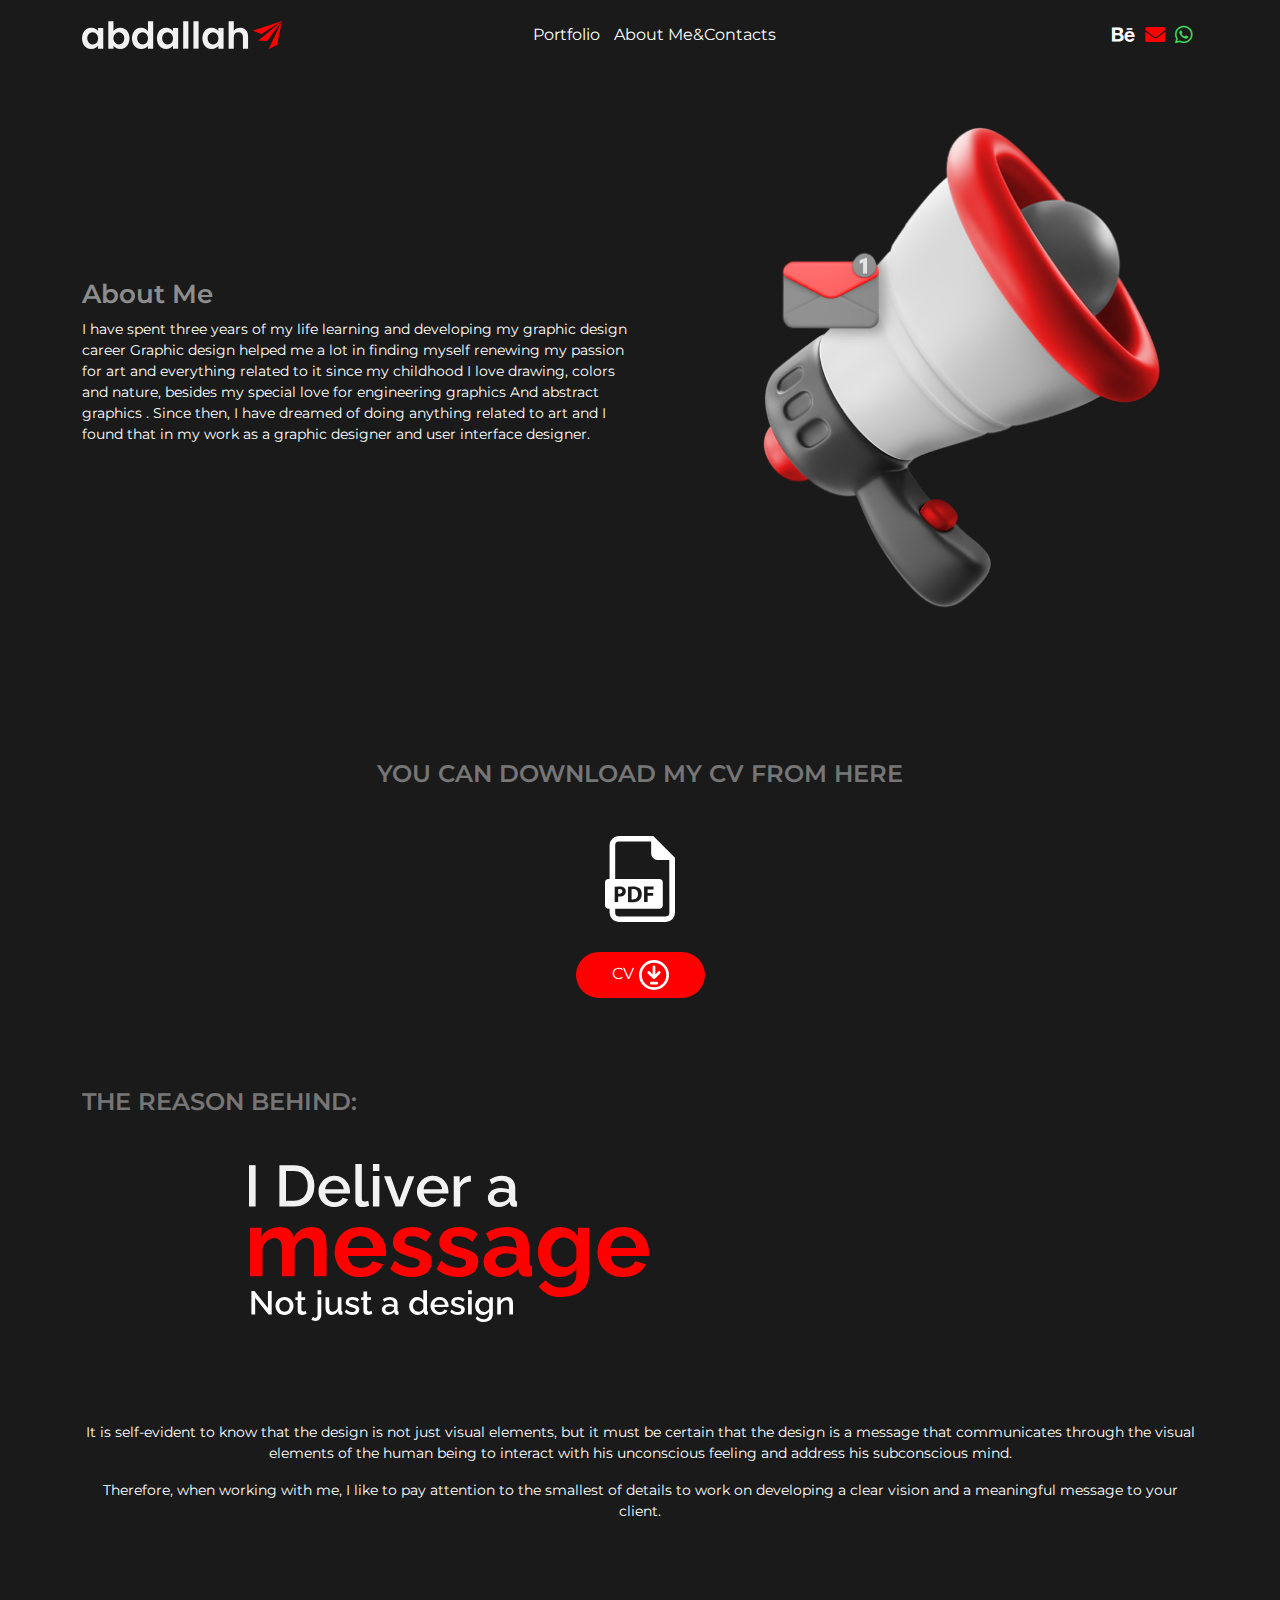
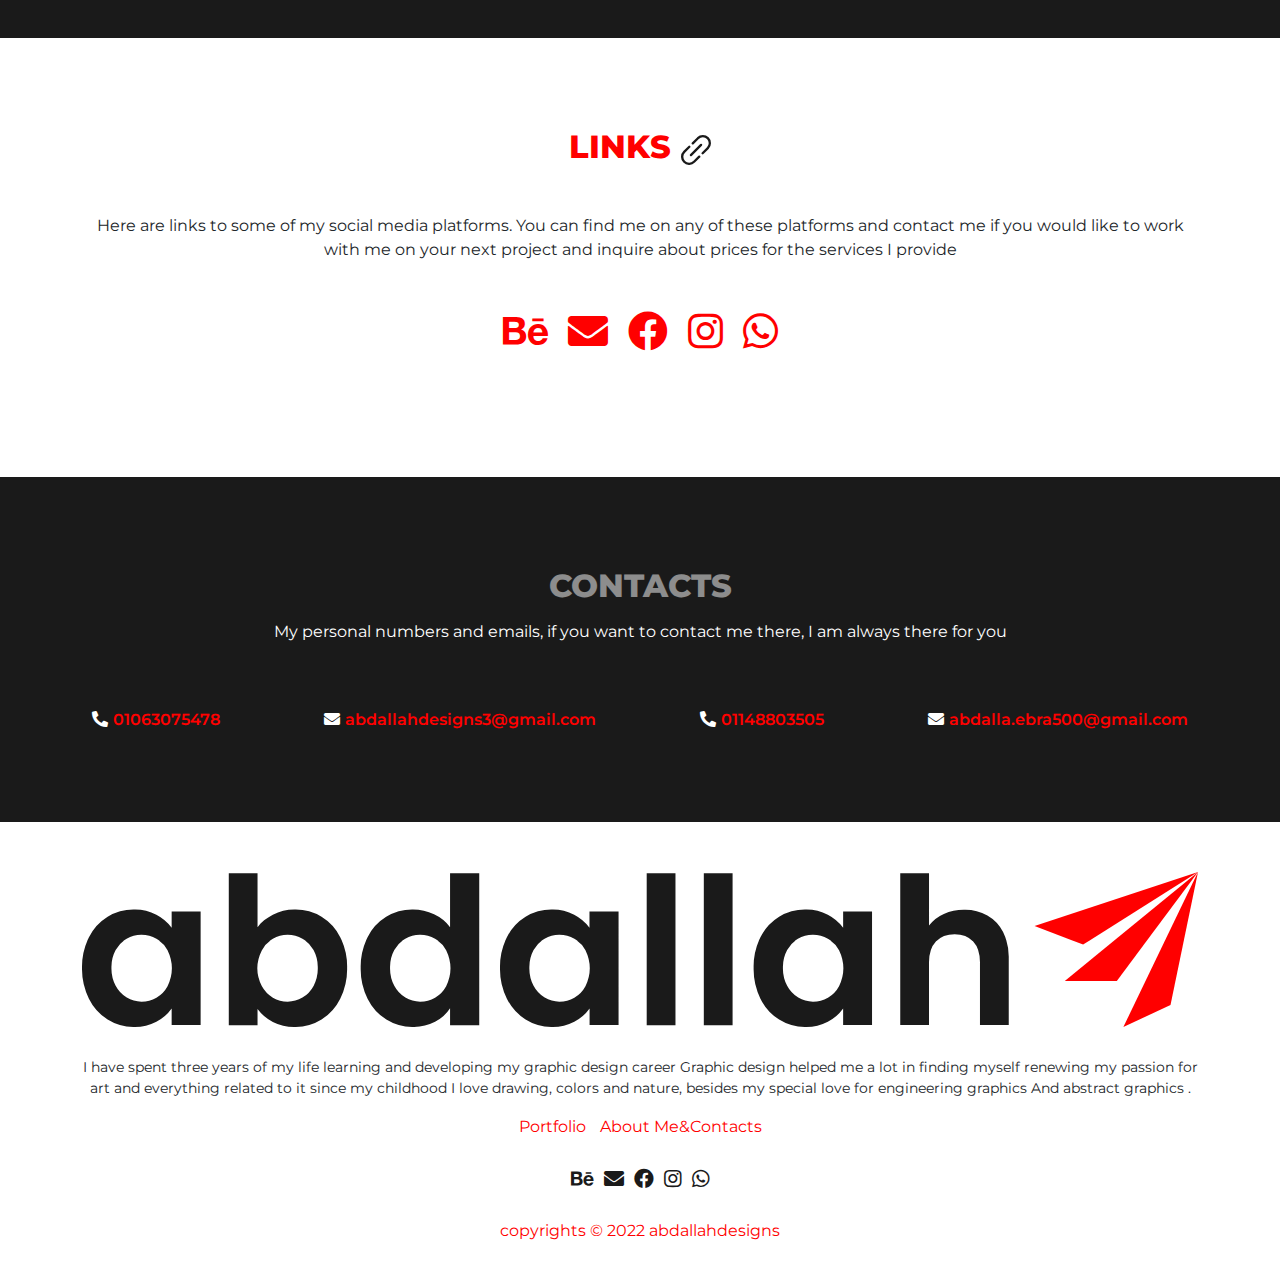
==== about.html @ d130f6b7 "first" ====
<!DOCTYPE html>
<html lang="en">
  <head>
    <meta charset="UTF-8">
    <meta http-equiv="X-UA-Compatible" content="IE=edge">
    <meta name="viewport" content="width=device-width, initial-scale=1.0">
    <title>Abdullah | about me</title>
    <meta name="description" content="">
    <meta name="keywords" content="">
    <meta name="author" content="Taha">
    <meta property="og:title" content="">
    <meta property="og:type" content="">
    <meta property="og:url" content="">
    <meta property="og:image" content="">
    <meta http-equiv="Content-Type" content="text/html; charset=utf-8">
    <link rel="shortcut icon" href="images/favicon.png"><!--[if lt IE 9]>
<script src="//cdnjs.cloudflare.com/ajax/libs/html5shiv/r29/html5.min.js">
</script>
<![endif]-->
    <link rel="preconnect" href="https://fonts.googleapis.com">
    <link rel="preconnect" href="https://fonts.gstatic.com" crossorigin>
    <link href="https://fonts.googleapis.com/css2?family=Montserrat:wght@400;500;600;700;800&amp;display=swap" rel="stylesheet">
    <link rel="stylesheet" href="css/plugins.css">
    <link rel="stylesheet" href="css/style.css">
  </head>
  <body>
    <div class="main-wrapper">
      <header> 
        <div class="container">
          <div class="content"><a href="index.html"> 
              <div class="logo"><img class="light img-fluid" src="images/header-logo.svg" alt="alt"><img class="dark img-fluid" src="images/header-logo-dark.svg" alt="alt"></div></a>
            <div class="mobile-menu-icon" id="mobile-menu-icon">
              <button> <i class="fa-solid fa-bars"></i></button>
            </div>
            <div class="desktop">
              <div class="links"><a href="portfolio.html">portfolio </a><a href="about.html">about me&contacts</a></div>
              <div class="social-media"><a href=""><i class="fa-brands fa-behance"> </i></a><a href="" style="color: #FF0000"><i class="fa-solid fa-envelope"> </i></a><a href="" style="color: #3DDE5A"><i class="fa-brands fa-whatsapp"> </i></a></div>
            </div>
          </div>
          <div class="mobile-menu">
            <div class="logo"><img class="img-fluid" src="images/header-logo.svg" alt="alt"></div>
            <div class="links"><a href="portfolio.html">portfolio </a><a href="about.html">about me<span class="separ">&</span>contacts</a></div>
            <div class="social-media"><a href=""><i class="fa-brands fa-behance"> </i></a><a href="" style="color: #FF0000"><i class="fa-solid fa-envelope"> </i></a><a href="" style="color: #3DDE5A"><i class="fa-brands fa-whatsapp"></i></a></div>
            <div class="close" id="close-menu">
              <button><i class="fa-solid fa-xmark"></i></button>
            </div>
          </div>
        </div>
      </header>
      <!--about me-->
      <section class="about">
        <div class="container">
          <div class="content">
            <div class="row">
              <div class="col-md-6">
                <div class="text">
                  <h1>about  me </h1>
                  <p>I have spent three years of my life learning and developing my graphic design career Graphic design helped me a lot in finding myself renewing my passion for art and everything related to it since my childhood I love drawing, colors and nature, besides my special love for engineering graphics And abstract graphics . Since then, I have dreamed of doing anything related to art and I found that in my work as a graphic designer and user interface designer.</p>
                </div>
              </div>
              <div class="col-md-6">
                <div class="icon"><img src="images/about/horn.png" alt="alt"></div>
              </div>
            </div>
          </div>
        </div>
      </section>
      <!--about me -->
      <!--download cv-->
      <section class="cv">
        <div class="container">
          <div class="content">
            <div class="main-title">
              <h2>you can download my cv from here</h2>
            </div>
            <div class="icon"><img class="img-fluid" src="images/icons/pdf.svg" alt="alt"></div>
            <div class="button"><a class="btn" href="">cv<img class="img-fluid" src="images/icons/download.svg" alt="alt"></a></div>
          </div>
        </div>
      </section>
      <!--download cv-->
      <!--reason behind-->
      <section class="reason-behind">
        <div class="container">
          <div class="content">
            <div class="main-title">
              <h2>the reason behind:</h2>
            </div>
            <div class="image"><img class="img-fluid" src="images/message.svg" alt="alt"></div>
            <div class="text">
              <p>It is self-evident to know that the design is not just visual elements, but it must be certain that the design is a message that communicates through the visual elements of the human being to interact with his unconscious feeling and address his subconscious mind.</p>
              <p>Therefore, when working with me, I like to pay attention to the smallest of details to work on developing a clear vision and a meaningful message to your client.</p>
            </div>
          </div>
        </div>
      </section>
      <!--reason behind-->
      <!--links-->
      <section class="links">
        <div class="container">
          <div class="content">
            <div class="main-title">
              <h2>links<img class="img-fluid" src="images/icons/link.svg" alt=""></h2>
            </div>
            <div class="text">
              <p>Here are links to some of my social media platforms. You can find me on any of these platforms and contact me if you would like to work with me on your next project and inquire about prices for the services I provide</p>
            </div>
            <div class="social-media"><a href=""><i class="fa-brands fa-behance"> </i></a><a href=""><i class="fa-solid fa-envelope"> </i></a><a href=""><i class="fa-brands fa-facebook"> </i></a><a href=""><i class="fa-brands fa-instagram"> </i></a><a href=""><i class="fa-brands fa-whatsapp"> </i></a></div>
          </div>
        </div>
      </section>
      <!--links-->
      <!--contacts-->
      <section class="contacts">
        <div class="container">
          <div class="content">
            <div class="main-title">
              <h2>contacts </h2>
              <p>My personal numbers and emails, if you want to contact me there, I am always there for you</p>
            </div>
            <div class="info">
              <div class="box"><a href="01063075478"> <i class="fa-solid fa-phone-flip"> </i><span>01063075478</span></a></div>
              <div class="box"><a href="abdallahdesigns3@gmail.com"> <i class="fa-solid fa-envelope"> </i><span>abdallahdesigns3@gmail.com</span></a></div>
              <div class="box"><a href="01148803505"> <i class="fa-solid fa-phone-flip"> </i><span>01148803505</span></a></div>
              <div class="box"><a href="abdalla.ebra500@gmail.com"> <i class="fa-solid fa-envelope"> </i><span>abdalla.ebra500@gmail.com</span></a></div>
            </div>
          </div>
        </div>
      </section>
      <!--contacts-->
      <footer>
        <div class="container">
          <div class="content">
            <div class="footer-logo"><img class="light img-fluid" src="images/inline-logo.svg" alt="alt"><img class="dark img-fluid" src="images/inline-logo-dark.svg" alt="alt">
              <p>I have spent three years of my life learning and developing my graphic design career Graphic design helped me a lot in finding myself renewing my passion for art and everything related to it since my childhood I love drawing, colors and nature, besides my special love for engineering graphics And abstract graphics .</p>
            </div>
            <div class="footer-links"><a href="portfolio.html">portfolio </a><a href="about.html">about me&contacts</a></div>
            <div class="social-media"><a href=""><i class="fa-brands fa-behance"> </i></a><a href=""><i class="fa-solid fa-envelope"> </i></a><a href=""><i class="fa-brands fa-facebook"> </i></a><a href=""><i class="fa-brands fa-instagram"> </i></a><a href=""><i class="fa-brands fa-whatsapp"> </i></a></div>
            <div class="copyrights">
              <p>copyrights &copy; 2022 abdallahdesigns</p>
            </div>
          </div>
        </div>
      </footer>
    </div>
    <!--scripts-->
    <script src="js/plugins.js"></script>
    <script src="js/script.js"></script>
  </body>
</html>
---- css/style.css ----
section.single-portfolio .content .box-image img{width:100%;height:100%;-o-object-fit:cover;object-fit:cover}section.cv .content .button .btn,section.cta .content .button .btn,section.works .content .button .btn,section.hero .content .button .btn{background-color:red;color:#fff;text-transform:capitalize;border-radius:35px;padding:7px 35px;-webkit-transition:all ease .3s;-o-transition:all ease .3s;transition:all ease .3s}.btn:focus,.btn-close:focus{-webkit-box-shadow:none;box-shadow:none;outline:none}dl,ol,ul{padding:0;-webkit-padding-start:20px;padding-inline-start:20px}.modal-backdrop.show{opacity:.7}a{text-decoration:none}::-moz-selection{color:#fff;background:#1a1a1a}::selection{color:#fff;background:#1a1a1a}.main-title{margin-bottom:2rem;position:relative}.main-title h2{font-size:2em;position:relative;margin-bottom:0;padding-bottom:15px;text-transform:uppercase}#toTop{position:fixed;right:15px;bottom:15px;margin:0;z-index:99;display:none}#toTop button{background-color:red;width:40px;height:40px;border:none;color:#fff;border-radius:5px}.preloader{position:fixed;z-index:999;top:0;height:100%;width:100%;background-color:red;display:-webkit-box;display:-ms-flexbox;display:flex;-webkit-box-align:center;-ms-flex-align:center;align-items:center;-webkit-box-pack:center;-ms-flex-pack:center;justify-content:center}.preloader img{max-width:250px}.main-wrapper{width:100%;overflow:hidden}body{font-family:"Montserrat",sans-serif}body .main-wrapper{background-color:#1a1a1a;width:100%}.fancybox__progress{background:red}header{padding:20px 0}header.mobile .mobile-menu{top:0}header.transparent .content .logo img.dark{display:none}header.transparent .content .logo img.light{display:block}header.dark{background-color:#1a1a1a}header.dark .content .logo img.dark{display:none}header.dark .content .logo img.light{display:block}header.light{background-color:#fff}header.light .content .logo img.dark{display:block}header.light .content .logo img.light{display:none}header.light .content .links a{color:#1a1a1a}header.light .content .social-media a{color:#1a1a1a}header .content{display:-webkit-box;display:-ms-flexbox;display:flex;-webkit-box-pack:justify;-ms-flex-pack:justify;justify-content:space-between;-webkit-box-align:center;-ms-flex-align:center;align-items:center}header .content .logo{max-width:200px}header .content .desktop{display:-webkit-box;display:-ms-flexbox;display:flex;-webkit-box-pack:justify;-ms-flex-pack:justify;justify-content:space-between;-webkit-box-align:center;-ms-flex-align:center;align-items:center;width:60%}header .content .mobile-menu-icon{display:none}header .content .mobile-menu-icon button{background-color:rgba(0,0,0,0);border:none}header .content .mobile-menu-icon i{font-size:28px;color:red;-webkit-transform:scaleX(1.5);-ms-transform:scaleX(1.5);transform:scaleX(1.5)}header .content .links a{color:#fff;text-transform:capitalize;margin:0 5px}header .content .social-media a{color:#fff;font-size:20px;margin:0 5px}header .mobile-menu{position:fixed;top:-100%;left:0;background-color:#1a1a1a;width:100%;height:100vh;z-index:999;padding:25px;text-align:center;-webkit-transition:all ease .3s;-o-transition:all ease .3s;transition:all ease .3s}header .mobile-menu .logo{margin-bottom:50px}header .mobile-menu .logo img{width:450px}header .mobile-menu .links a{color:#fff;text-transform:capitalize;margin:15px 0;display:block;font-size:30px}header .mobile-menu .links a .separ{display:block}header .mobile-menu .social-media a{color:#fff;font-size:28px;margin:0 10px}header .mobile-menu .close{position:absolute;bottom:0;right:0;padding:25px}header .mobile-menu .close button{color:red;font-size:28px;font-weight:700;padding:0;background-color:rgba(0,0,0,0);border:5px solid #fff;width:45px;height:45px;border-radius:50%;line-height:0}section.hero{padding:150px 0 80px}section.hero .content{text-align:center}section.hero .content .logo{margin-bottom:75px}section.hero .content .logo img{width:600px}section.what-can{padding:90px 0}section.what-can .main-title{text-align:center;margin-bottom:4rem}section.what-can .main-title h2{color:#fff;font-size:26px}section.what-can .main-title h2 span{text-transform:lowercase;color:red;font-size:50px;font-weight:700;margin:0 5px}section.what-can .content{display:-webkit-box;display:-ms-flexbox;display:flex;-webkit-box-pack:justify;-ms-flex-pack:justify;justify-content:space-between}section.what-can .content .box{width:calc(33.3333333333% - 50px);text-align:center;padding:30px;background-color:#fff}section.what-can .content .box .box-icon{margin-bottom:25px}section.what-can .content .box .box-icon img{height:100px;width:140px;-o-object-fit:content;object-fit:content}section.what-can .content .box .box-title{color:red;text-transform:uppercase}section.what-can .content .box .box-title h3{font-size:22px;font-weight:600}section.what-can .works-title{text-align:center;margin-top:10rem}section.what-can .works-title h2{color:#fff;text-transform:uppercase}section.works{padding:90px 0;background-color:#fff}section.works .content .box{position:relative;margin-bottom:25px}section.works .content .box::after{content:"";position:absolute;left:0;top:0;width:100%;height:100%;background-image:-webkit-gradient(linear, left bottom, left top, from(rgba(0, 0, 0, 0.5)), to(transparent));background-image:-o-linear-gradient(bottom, rgba(0, 0, 0, 0.5), transparent);background-image:linear-gradient(to top, rgba(0, 0, 0, 0.5), transparent);z-index:0}section.works .content .box .box-image img{height:270px;-o-object-fit:cover;object-fit:cover;width:100%}section.works .content .box .box-title{position:absolute;bottom:0;left:0;-webkit-padding-start:10px;padding-inline-start:10px;z-index:1}section.works .content .box .box-title h3{display:-webkit-box;display:-ms-flexbox;display:flex;-webkit-box-align:center;-ms-flex-align:center;align-items:center;color:#fff;text-transform:uppercase;font-size:16px}section.works .content .box .box-title img{width:17px;-webkit-margin-start:10px;margin-inline-start:10px}section.works .content .button{text-align:center;padding-top:30px}section.about-me{padding:90px 0}section.about-me .main-title{text-align:center;color:#fff;margin-bottom:7rem}section.about-me .main-title h2{opacity:.6;font-weight:700}section.about-me .main-title p{max-width:550px;margin:auto;font-size:14px}section.about-me .content .box{margin-bottom:25px;text-align:center}section.about-me .content .box .box-icon{margin-bottom:25px}section.about-me .content .box .box-icon img{height:200px;-o-object-fit:contain;object-fit:contain;width:100%}section.about-me .content .box .box-title h3{color:#fff;text-transform:uppercase;font-size:36px;font-weight:700}section.about-me .content .box .box-title h3 span{color:red}section.cta{margin-bottom:7rem}section.cta .content{background-color:#474747;padding:25px;text-align:center}section.cta .content .main-title img{width:70px;margin-bottom:10px}section.cta .content .main-title h2{color:#fff;font-weight:700;font-size:40px}section.cta .content .main-title p{color:#fff;opacity:.5;font-size:18px;text-transform:uppercase}section.cta .content .button{text-align:center;padding-top:30px}footer{padding:50px 0 30px;background-color:#fff}footer.dark{background-color:#1a1a1a}footer.dark .content .footer-logo img.dark{display:none}footer.dark .content .footer-logo img.light{display:block}footer.dark .content .footer-logo p{color:#fff}footer.dark .content .social-media a{color:#fff}footer.dark .content .copyrights p{color:red}footer.light{background-color:#fff}footer.light .content .footer-logo img.dark{display:block}footer.light .content .footer-logo img.light{display:none}footer .content{text-align:center}footer .content .footer-logo img{margin-bottom:30px}footer .content .footer-logo p{font-size:14px}footer .content .footer-links{margin-bottom:25px}footer .content .footer-links a{color:red;text-transform:capitalize;margin:0 5px}footer .content .social-media{margin-bottom:25px}footer .content .social-media a{color:#1a1a1a;font-size:20px;margin:0 5px}footer .content .copyrights{text-align:center}footer .content .copyrights p{margin-bottom:0;color:red}section.branding-portfolio,section.web-portfolio,section.social-media-portfolio{padding:90px 0;background-color:#fff}section.branding-portfolio .main-title,section.web-portfolio .main-title,section.social-media-portfolio .main-title{text-align:center;margin-bottom:5rem}section.branding-portfolio .main-title h2,section.web-portfolio .main-title h2,section.social-media-portfolio .main-title h2{font-weight:700;color:red;text-transform:capitalize}section.branding-portfolio .main-title p,section.web-portfolio .main-title p,section.social-media-portfolio .main-title p{max-width:650px;margin:auto;font-size:18px;color:#1a1a1a}section.branding-portfolio .content,section.web-portfolio .content,section.social-media-portfolio .content{display:grid;grid-template-columns:repeat(3, auto);gap:45px}section.branding-portfolio .content .box .box-image,section.web-portfolio .content .box .box-image,section.social-media-portfolio .content .box .box-image{margin-bottom:15px}section.branding-portfolio .content .box .box-image img,section.web-portfolio .content .box .box-image img,section.social-media-portfolio .content .box .box-image img{height:250px;width:100%;-o-object-fit:cover;object-fit:cover;border-radius:15px}section.branding-portfolio .content .box .box-title h3,section.web-portfolio .content .box .box-title h3,section.social-media-portfolio .content .box .box-title h3{color:#1a1a1a;text-transform:uppercase;font-size:18px;font-weight:600}section.branding-portfolio .content .box .box-description p,section.web-portfolio .content .box .box-description p,section.social-media-portfolio .content .box .box-description p{color:#1a1a1a;font-size:14px}section.social-media-portfolio{background-color:#1a1a1a}section.social-media-portfolio .main-title{text-align:center;margin-bottom:5rem}section.social-media-portfolio .main-title p{color:#fff}section.social-media-portfolio .content .box .box-title h3{color:#fff;text-transform:uppercase;font-size:18px;font-weight:600}section.social-media-portfolio .content .box .box-description p{color:#fff;opacity:.5;font-size:14px}section.single-portfolio{padding:90px 0}section.single-portfolio .main-title{margin-bottom:5rem}section.single-portfolio .main-title h2{font-weight:700;color:red;text-transform:capitalize}section.single-portfolio .main-title p{font-size:14px;color:#fff}section.single-portfolio .content .box{margin-bottom:25px}section.single-portfolio .content .box-image{height:100%;display:block}section.single-portfolio .content .box-image img{border-radius:10px}section.about .content .icon img{width:600px}section.about .content .text{display:-webkit-box;display:-ms-flexbox;display:flex;-webkit-box-orient:vertical;-webkit-box-direction:normal;-ms-flex-direction:column;flex-direction:column;-webkit-box-pack:center;-ms-flex-pack:center;justify-content:center;color:#fff;height:100%}section.about .content .text h1{font-size:26px;font-weight:600;text-transform:capitalize;opacity:.5}section.about .content .text p{font-size:14px}section.cv{padding:90px 0}section.cv .content{text-align:center}section.cv .content .main-title h2{color:#fff;opacity:.4;font-size:1.5rem;font-weight:600}section.cv .content .icon{margin-bottom:30px}section.cv .content .icon img{width:70px}section.cv .content .button .btn{text-transform:uppercase}section.cv .content .button img{width:30px;-webkit-margin-start:5px;margin-inline-start:5px}section.reason-behind{padding-bottom:100px}section.reason-behind .content .main-title h2{color:#fff;opacity:.4;font-size:1.5rem;font-weight:600}section.reason-behind .content .image{margin-bottom:30px;-webkit-padding-start:15%;padding-inline-start:15%;margin-bottom:100px}section.reason-behind .content .image img{width:400px}section.reason-behind .content .text{text-align:center}section.reason-behind .content .text p{color:#fff;font-size:14px}section.links{padding:90px 0;background-color:#fff}section.links .content{text-align:center}section.links .content .main-title h2{color:red;font-weight:800}section.links .content .main-title img{width:30px;-webkit-margin-start:10px;margin-inline-start:10px}section.links .content .text{margin-bottom:40px}section.links .content .social-media{margin-bottom:25px}section.links .content .social-media a{color:red;font-size:40px;margin:0 10px}section.contacts{padding:90px 0}section.contacts .content{text-align:center}section.contacts .content .main-title{margin-bottom:4rem}section.contacts .content .main-title h2{color:#fff;font-weight:800;opacity:.5}section.contacts .content .main-title p{color:#fff}section.contacts .content .info{display:-webkit-box;display:-ms-flexbox;display:flex;-webkit-box-pack:justify;-ms-flex-pack:justify;justify-content:space-between}section.contacts .content .info .box a{color:red;margin:0 10px;font-weight:600}section.contacts .content .info .box a i{color:#fff;-webkit-margin-end:5px;margin-inline-end:5px}@media screen and (max-width: 991px){section.what-can .content{display:block}section.what-can .content .box{width:100%;margin-bottom:25px}section.branding-portfolio .content,section.web-portfolio .content,section.social-media-portfolio .content{grid-template-columns:repeat(2, auto)}}@media screen and (max-width: 767px){header .content .desktop{display:none}header .content .mobile-menu-icon{display:block}section.branding-portfolio .content,section.web-portfolio .content,section.social-media-portfolio .content{display:block}section.branding-portfolio .content .box,section.web-portfolio .content .box,section.social-media-portfolio .content .box{margin-bottom:35px}section.branding-portfolio .content .box .box-image img,section.web-portfolio .content .box .box-image img,section.social-media-portfolio .content .box .box-image img{height:auto;max-height:350px}section.about{padding-top:70px}section.about .content .text{text-align:center}section.about .content .icon img{max-width:100%}section.reason-behind .content .text{text-align:start}section.reason-behind .content .image{-webkit-padding-start:0;padding-inline-start:0}section.contacts .content .info{display:block}section.contacts .content .info .box a i{display:block;font-size:20px;margin-bottom:5px}}@media screen and (max-width: 400px){section.about-me .content .box .box-title h3{font-size:26px}section.cta .content .main-title h2{font-size:20px}}
/*# sourceMappingURL=style.css.map */
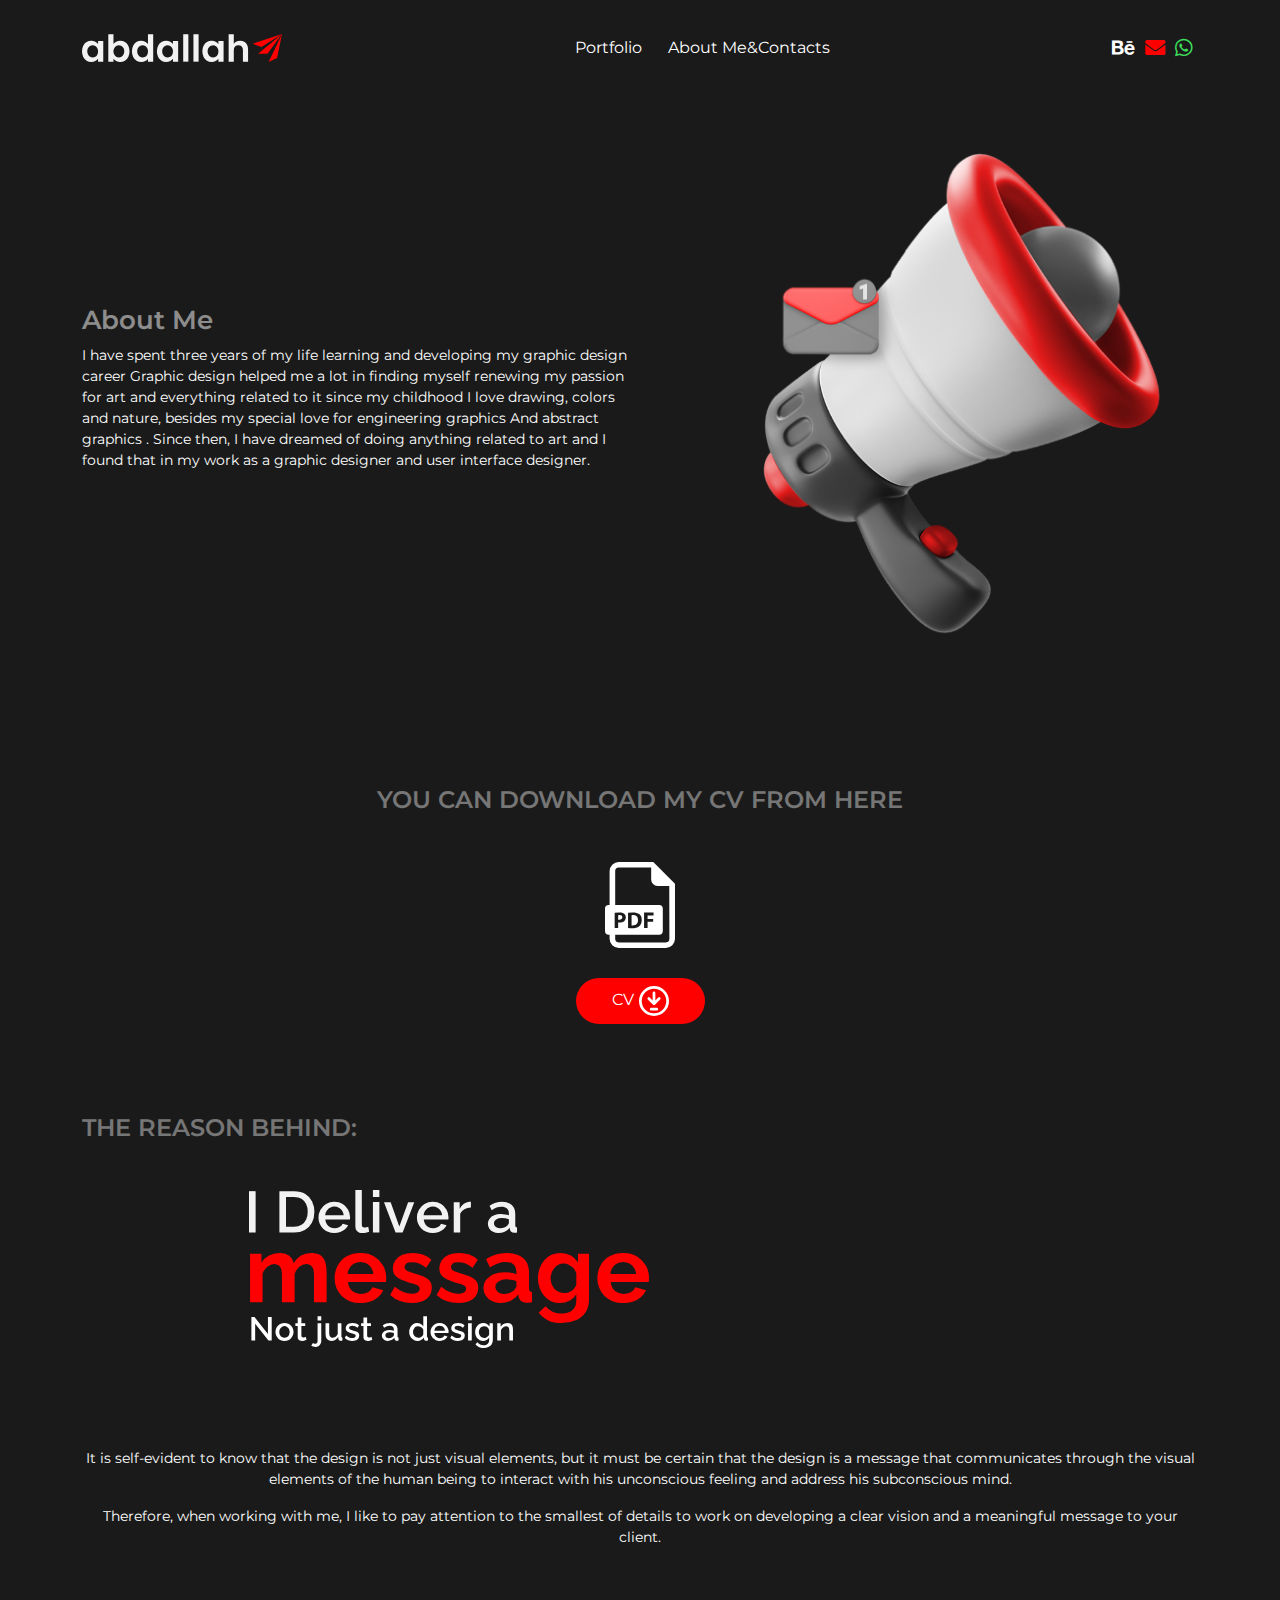
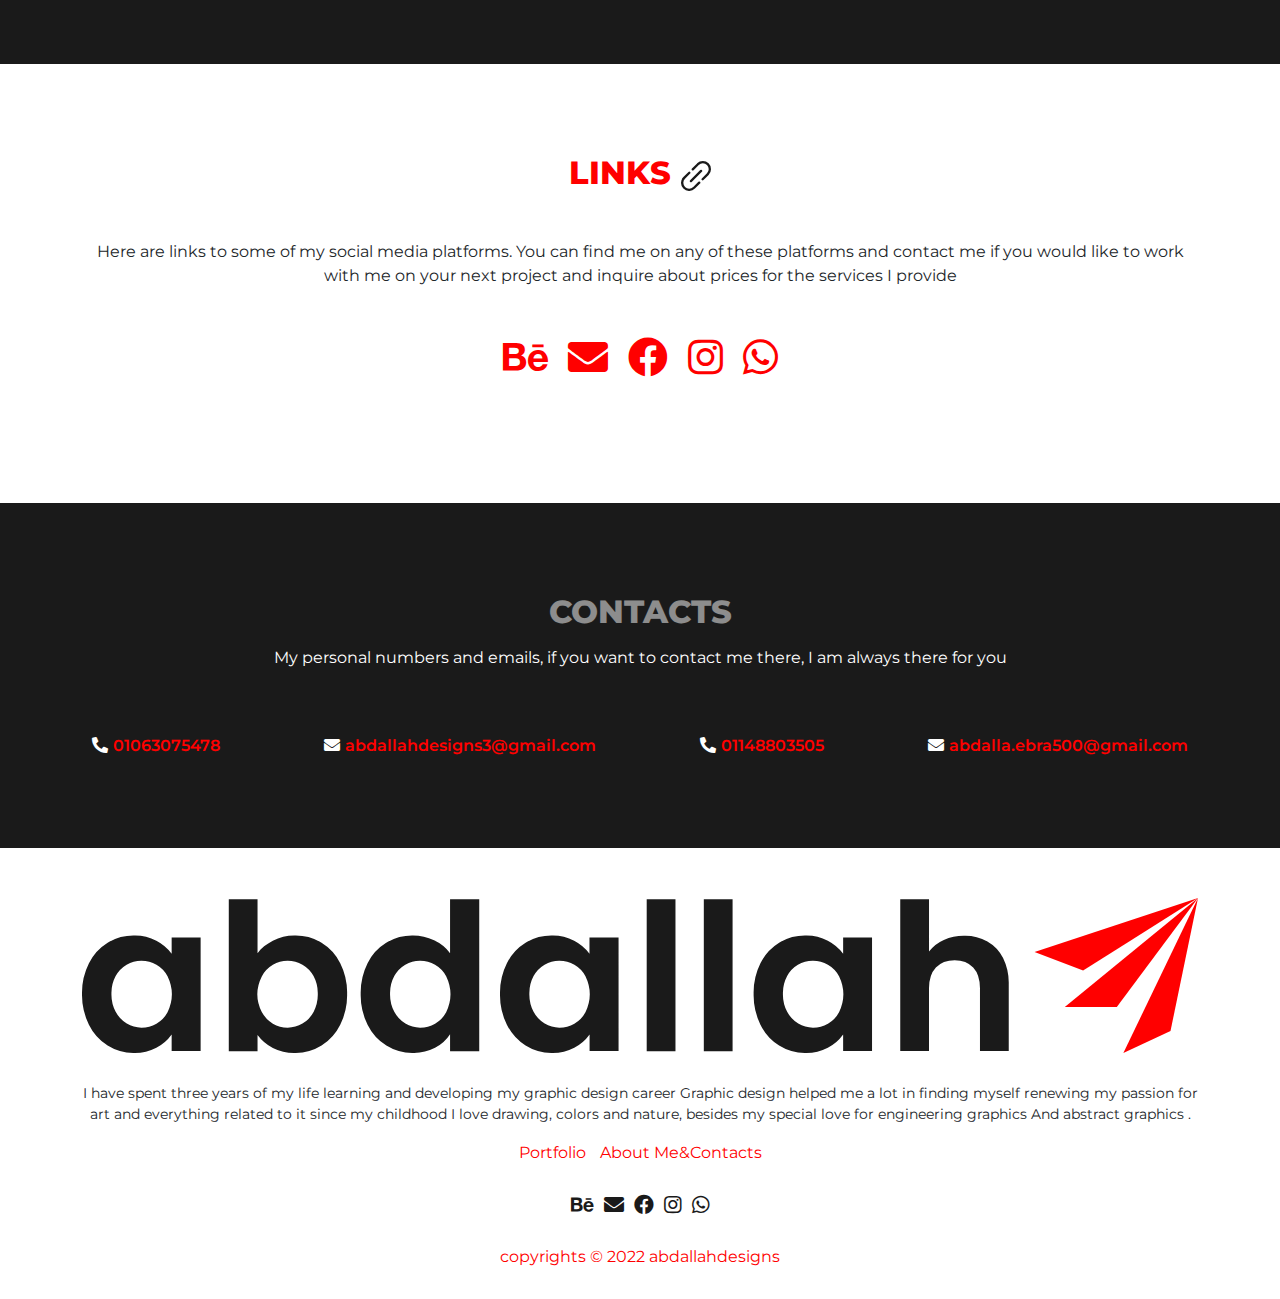
==== commit 058ba746: "first" ====
--- a/about.html
+++ b/about.html
@@ -25,28 +25,42 @@
   </head>
   <body>
     <div class="main-wrapper">
+      <!--header-->
       <header> 
-        <div class="container">
-          <div class="content"><a href="index.html"> 
-              <div class="logo"><img class="light img-fluid" src="images/header-logo.svg" alt="alt"><img class="dark img-fluid" src="images/header-logo-dark.svg" alt="alt"></div></a>
-            <div class="mobile-menu-icon" id="mobile-menu-icon">
-              <button> <i class="fa-solid fa-bars"></i></button>
-            </div>
-            <div class="desktop">
-              <div class="links"><a href="portfolio.html">portfolio </a><a href="about.html">about me&contacts</a></div>
-              <div class="social-media"><a href=""><i class="fa-brands fa-behance"> </i></a><a href="" style="color: #FF0000"><i class="fa-solid fa-envelope"> </i></a><a href="" style="color: #3DDE5A"><i class="fa-brands fa-whatsapp"> </i></a></div>
+        <!--navbar desktop-->
+        <nav class="navbar main-nav navbar-expand-lg">
+          <div class="container">
+            <div class="content"><a class="navbar-brand" href="index.html"> 
+                <div class="logo"><img class="light img-fluid" src="images/header-logo.svg" alt="alt"><img class="dark img-fluid" src="images/header-logo-dark.svg" alt="alt"></div></a>
+              <div class="collapse navbar-collapse" id="navbarNav">
+                <ul class="navbar-nav">
+                  <li class="nav-item active"><a class="nav-link" aria-current="page" href="portfolio.html">portfolio</a></li>
+                  <li class="nav-item"><a class="nav-link" href="about.html">about me&contacts</a></li>
+                </ul>
+              </div>
+              <div class="group">
+                <div class="mobile-menu-icon" id="mobile-menu-icon">
+                  <button class="navbar-toggler" type="button" data-bs-toggle="offcanvas" data-bs-target="#side_menu" aria-controls="side_menu" aria-expanded="false" aria-label="Toggle navigation"><i class="fa-solid fa-bars"></i></button>
+                </div>
+                <div class="social-media"><a href=""><i class="fa-brands fa-behance"> </i></a><a href="" style="color: #FF0000"><i class="fa-solid fa-envelope"> </i></a><a href="" style="color: #3DDE5A"><i class="fa-brands fa-whatsapp"> </i></a></div>
+              </div>
             </div>
           </div>
-          <div class="mobile-menu">
+        </nav>
+        <!--navbar desktop-->
+        <!--menu in mobile only-->
+        <div class="mobile-menu">
+          <div class="content-mobile">
             <div class="logo"><img class="img-fluid" src="images/header-logo.svg" alt="alt"></div>
             <div class="links"><a href="portfolio.html">portfolio </a><a href="about.html">about me<span class="separ">&</span>contacts</a></div>
             <div class="social-media"><a href=""><i class="fa-brands fa-behance"> </i></a><a href="" style="color: #FF0000"><i class="fa-solid fa-envelope"> </i></a><a href="" style="color: #3DDE5A"><i class="fa-brands fa-whatsapp"></i></a></div>
-            <div class="close" id="close-menu">
-              <button><i class="fa-solid fa-xmark"></i></button>
-            </div>
+          </div>
+          <div class="close" id="close-menu">
+            <button><i class="fa-solid fa-xmark"></i></button>
           </div>
         </div>
       </header>
+      <!--header-->
       <!--about me-->
       <section class="about">
         <div class="container">
--- a/css/style.css
+++ b/css/style.css
@@ -1,2 +1,2 @@
-section.single-portfolio .content .box-image img{width:100%;height:100%;-o-object-fit:cover;object-fit:cover}section.cv .content .button .btn,section.cta .content .button .btn,section.works .content .button .btn,section.hero .content .button .btn{background-color:red;color:#fff;text-transform:capitalize;border-radius:35px;padding:7px 35px;-webkit-transition:all ease .3s;-o-transition:all ease .3s;transition:all ease .3s}.btn:focus,.btn-close:focus{-webkit-box-shadow:none;box-shadow:none;outline:none}dl,ol,ul{padding:0;-webkit-padding-start:20px;padding-inline-start:20px}.modal-backdrop.show{opacity:.7}a{text-decoration:none}::-moz-selection{color:#fff;background:#1a1a1a}::selection{color:#fff;background:#1a1a1a}.main-title{margin-bottom:2rem;position:relative}.main-title h2{font-size:2em;position:relative;margin-bottom:0;padding-bottom:15px;text-transform:uppercase}#toTop{position:fixed;right:15px;bottom:15px;margin:0;z-index:99;display:none}#toTop button{background-color:red;width:40px;height:40px;border:none;color:#fff;border-radius:5px}.preloader{position:fixed;z-index:999;top:0;height:100%;width:100%;background-color:red;display:-webkit-box;display:-ms-flexbox;display:flex;-webkit-box-align:center;-ms-flex-align:center;align-items:center;-webkit-box-pack:center;-ms-flex-pack:center;justify-content:center}.preloader img{max-width:250px}.main-wrapper{width:100%;overflow:hidden}body{font-family:"Montserrat",sans-serif}body .main-wrapper{background-color:#1a1a1a;width:100%}.fancybox__progress{background:red}header{padding:20px 0}header.mobile .mobile-menu{top:0}header.transparent .content .logo img.dark{display:none}header.transparent .content .logo img.light{display:block}header.dark{background-color:#1a1a1a}header.dark .content .logo img.dark{display:none}header.dark .content .logo img.light{display:block}header.light{background-color:#fff}header.light .content .logo img.dark{display:block}header.light .content .logo img.light{display:none}header.light .content .links a{color:#1a1a1a}header.light .content .social-media a{color:#1a1a1a}header .content{display:-webkit-box;display:-ms-flexbox;display:flex;-webkit-box-pack:justify;-ms-flex-pack:justify;justify-content:space-between;-webkit-box-align:center;-ms-flex-align:center;align-items:center}header .content .logo{max-width:200px}header .content .desktop{display:-webkit-box;display:-ms-flexbox;display:flex;-webkit-box-pack:justify;-ms-flex-pack:justify;justify-content:space-between;-webkit-box-align:center;-ms-flex-align:center;align-items:center;width:60%}header .content .mobile-menu-icon{display:none}header .content .mobile-menu-icon button{background-color:rgba(0,0,0,0);border:none}header .content .mobile-menu-icon i{font-size:28px;color:red;-webkit-transform:scaleX(1.5);-ms-transform:scaleX(1.5);transform:scaleX(1.5)}header .content .links a{color:#fff;text-transform:capitalize;margin:0 5px}header .content .social-media a{color:#fff;font-size:20px;margin:0 5px}header .mobile-menu{position:fixed;top:-100%;left:0;background-color:#1a1a1a;width:100%;height:100vh;z-index:999;padding:25px;text-align:center;-webkit-transition:all ease .3s;-o-transition:all ease .3s;transition:all ease .3s}header .mobile-menu .logo{margin-bottom:50px}header .mobile-menu .logo img{width:450px}header .mobile-menu .links a{color:#fff;text-transform:capitalize;margin:15px 0;display:block;font-size:30px}header .mobile-menu .links a .separ{display:block}header .mobile-menu .social-media a{color:#fff;font-size:28px;margin:0 10px}header .mobile-menu .close{position:absolute;bottom:0;right:0;padding:25px}header .mobile-menu .close button{color:red;font-size:28px;font-weight:700;padding:0;background-color:rgba(0,0,0,0);border:5px solid #fff;width:45px;height:45px;border-radius:50%;line-height:0}section.hero{padding:150px 0 80px}section.hero .content{text-align:center}section.hero .content .logo{margin-bottom:75px}section.hero .content .logo img{width:600px}section.what-can{padding:90px 0}section.what-can .main-title{text-align:center;margin-bottom:4rem}section.what-can .main-title h2{color:#fff;font-size:26px}section.what-can .main-title h2 span{text-transform:lowercase;color:red;font-size:50px;font-weight:700;margin:0 5px}section.what-can .content{display:-webkit-box;display:-ms-flexbox;display:flex;-webkit-box-pack:justify;-ms-flex-pack:justify;justify-content:space-between}section.what-can .content .box{width:calc(33.3333333333% - 50px);text-align:center;padding:30px;background-color:#fff}section.what-can .content .box .box-icon{margin-bottom:25px}section.what-can .content .box .box-icon img{height:100px;width:140px;-o-object-fit:content;object-fit:content}section.what-can .content .box .box-title{color:red;text-transform:uppercase}section.what-can .content .box .box-title h3{font-size:22px;font-weight:600}section.what-can .works-title{text-align:center;margin-top:10rem}section.what-can .works-title h2{color:#fff;text-transform:uppercase}section.works{padding:90px 0;background-color:#fff}section.works .content .box{position:relative;margin-bottom:25px}section.works .content .box::after{content:"";position:absolute;left:0;top:0;width:100%;height:100%;background-image:-webkit-gradient(linear, left bottom, left top, from(rgba(0, 0, 0, 0.5)), to(transparent));background-image:-o-linear-gradient(bottom, rgba(0, 0, 0, 0.5), transparent);background-image:linear-gradient(to top, rgba(0, 0, 0, 0.5), transparent);z-index:0}section.works .content .box .box-image img{height:270px;-o-object-fit:cover;object-fit:cover;width:100%}section.works .content .box .box-title{position:absolute;bottom:0;left:0;-webkit-padding-start:10px;padding-inline-start:10px;z-index:1}section.works .content .box .box-title h3{display:-webkit-box;display:-ms-flexbox;display:flex;-webkit-box-align:center;-ms-flex-align:center;align-items:center;color:#fff;text-transform:uppercase;font-size:16px}section.works .content .box .box-title img{width:17px;-webkit-margin-start:10px;margin-inline-start:10px}section.works .content .button{text-align:center;padding-top:30px}section.about-me{padding:90px 0}section.about-me .main-title{text-align:center;color:#fff;margin-bottom:7rem}section.about-me .main-title h2{opacity:.6;font-weight:700}section.about-me .main-title p{max-width:550px;margin:auto;font-size:14px}section.about-me .content .box{margin-bottom:25px;text-align:center}section.about-me .content .box .box-icon{margin-bottom:25px}section.about-me .content .box .box-icon img{height:200px;-o-object-fit:contain;object-fit:contain;width:100%}section.about-me .content .box .box-title h3{color:#fff;text-transform:uppercase;font-size:36px;font-weight:700}section.about-me .content .box .box-title h3 span{color:red}section.cta{margin-bottom:7rem}section.cta .content{background-color:#474747;padding:25px;text-align:center}section.cta .content .main-title img{width:70px;margin-bottom:10px}section.cta .content .main-title h2{color:#fff;font-weight:700;font-size:40px}section.cta .content .main-title p{color:#fff;opacity:.5;font-size:18px;text-transform:uppercase}section.cta .content .button{text-align:center;padding-top:30px}footer{padding:50px 0 30px;background-color:#fff}footer.dark{background-color:#1a1a1a}footer.dark .content .footer-logo img.dark{display:none}footer.dark .content .footer-logo img.light{display:block}footer.dark .content .footer-logo p{color:#fff}footer.dark .content .social-media a{color:#fff}footer.dark .content .copyrights p{color:red}footer.light{background-color:#fff}footer.light .content .footer-logo img.dark{display:block}footer.light .content .footer-logo img.light{display:none}footer .content{text-align:center}footer .content .footer-logo img{margin-bottom:30px}footer .content .footer-logo p{font-size:14px}footer .content .footer-links{margin-bottom:25px}footer .content .footer-links a{color:red;text-transform:capitalize;margin:0 5px}footer .content .social-media{margin-bottom:25px}footer .content .social-media a{color:#1a1a1a;font-size:20px;margin:0 5px}footer .content .copyrights{text-align:center}footer .content .copyrights p{margin-bottom:0;color:red}section.branding-portfolio,section.web-portfolio,section.social-media-portfolio{padding:90px 0;background-color:#fff}section.branding-portfolio .main-title,section.web-portfolio .main-title,section.social-media-portfolio .main-title{text-align:center;margin-bottom:5rem}section.branding-portfolio .main-title h2,section.web-portfolio .main-title h2,section.social-media-portfolio .main-title h2{font-weight:700;color:red;text-transform:capitalize}section.branding-portfolio .main-title p,section.web-portfolio .main-title p,section.social-media-portfolio .main-title p{max-width:650px;margin:auto;font-size:18px;color:#1a1a1a}section.branding-portfolio .content,section.web-portfolio .content,section.social-media-portfolio .content{display:grid;grid-template-columns:repeat(3, auto);gap:45px}section.branding-portfolio .content .box .box-image,section.web-portfolio .content .box .box-image,section.social-media-portfolio .content .box .box-image{margin-bottom:15px}section.branding-portfolio .content .box .box-image img,section.web-portfolio .content .box .box-image img,section.social-media-portfolio .content .box .box-image img{height:250px;width:100%;-o-object-fit:cover;object-fit:cover;border-radius:15px}section.branding-portfolio .content .box .box-title h3,section.web-portfolio .content .box .box-title h3,section.social-media-portfolio .content .box .box-title h3{color:#1a1a1a;text-transform:uppercase;font-size:18px;font-weight:600}section.branding-portfolio .content .box .box-description p,section.web-portfolio .content .box .box-description p,section.social-media-portfolio .content .box .box-description p{color:#1a1a1a;font-size:14px}section.social-media-portfolio{background-color:#1a1a1a}section.social-media-portfolio .main-title{text-align:center;margin-bottom:5rem}section.social-media-portfolio .main-title p{color:#fff}section.social-media-portfolio .content .box .box-title h3{color:#fff;text-transform:uppercase;font-size:18px;font-weight:600}section.social-media-portfolio .content .box .box-description p{color:#fff;opacity:.5;font-size:14px}section.single-portfolio{padding:90px 0}section.single-portfolio .main-title{margin-bottom:5rem}section.single-portfolio .main-title h2{font-weight:700;color:red;text-transform:capitalize}section.single-portfolio .main-title p{font-size:14px;color:#fff}section.single-portfolio .content .box{margin-bottom:25px}section.single-portfolio .content .box-image{height:100%;display:block}section.single-portfolio .content .box-image img{border-radius:10px}section.about .content .icon img{width:600px}section.about .content .text{display:-webkit-box;display:-ms-flexbox;display:flex;-webkit-box-orient:vertical;-webkit-box-direction:normal;-ms-flex-direction:column;flex-direction:column;-webkit-box-pack:center;-ms-flex-pack:center;justify-content:center;color:#fff;height:100%}section.about .content .text h1{font-size:26px;font-weight:600;text-transform:capitalize;opacity:.5}section.about .content .text p{font-size:14px}section.cv{padding:90px 0}section.cv .content{text-align:center}section.cv .content .main-title h2{color:#fff;opacity:.4;font-size:1.5rem;font-weight:600}section.cv .content .icon{margin-bottom:30px}section.cv .content .icon img{width:70px}section.cv .content .button .btn{text-transform:uppercase}section.cv .content .button img{width:30px;-webkit-margin-start:5px;margin-inline-start:5px}section.reason-behind{padding-bottom:100px}section.reason-behind .content .main-title h2{color:#fff;opacity:.4;font-size:1.5rem;font-weight:600}section.reason-behind .content .image{margin-bottom:30px;-webkit-padding-start:15%;padding-inline-start:15%;margin-bottom:100px}section.reason-behind .content .image img{width:400px}section.reason-behind .content .text{text-align:center}section.reason-behind .content .text p{color:#fff;font-size:14px}section.links{padding:90px 0;background-color:#fff}section.links .content{text-align:center}section.links .content .main-title h2{color:red;font-weight:800}section.links .content .main-title img{width:30px;-webkit-margin-start:10px;margin-inline-start:10px}section.links .content .text{margin-bottom:40px}section.links .content .social-media{margin-bottom:25px}section.links .content .social-media a{color:red;font-size:40px;margin:0 10px}section.contacts{padding:90px 0}section.contacts .content{text-align:center}section.contacts .content .main-title{margin-bottom:4rem}section.contacts .content .main-title h2{color:#fff;font-weight:800;opacity:.5}section.contacts .content .main-title p{color:#fff}section.contacts .content .info{display:-webkit-box;display:-ms-flexbox;display:flex;-webkit-box-pack:justify;-ms-flex-pack:justify;justify-content:space-between}section.contacts .content .info .box a{color:red;margin:0 10px;font-weight:600}section.contacts .content .info .box a i{color:#fff;-webkit-margin-end:5px;margin-inline-end:5px}@media screen and (max-width: 991px){section.what-can .content{display:block}section.what-can .content .box{width:100%;margin-bottom:25px}section.branding-portfolio .content,section.web-portfolio .content,section.social-media-portfolio .content{grid-template-columns:repeat(2, auto)}}@media screen and (max-width: 767px){header .content .desktop{display:none}header .content .mobile-menu-icon{display:block}section.branding-portfolio .content,section.web-portfolio .content,section.social-media-portfolio .content{display:block}section.branding-portfolio .content .box,section.web-portfolio .content .box,section.social-media-portfolio .content .box{margin-bottom:35px}section.branding-portfolio .content .box .box-image img,section.web-portfolio .content .box .box-image img,section.social-media-portfolio .content .box .box-image img{height:auto;max-height:350px}section.about{padding-top:70px}section.about .content .text{text-align:center}section.about .content .icon img{max-width:100%}section.reason-behind .content .text{text-align:start}section.reason-behind .content .image{-webkit-padding-start:0;padding-inline-start:0}section.contacts .content .info{display:block}section.contacts .content .info .box a i{display:block;font-size:20px;margin-bottom:5px}}@media screen and (max-width: 400px){section.about-me .content .box .box-title h3{font-size:26px}section.cta .content .main-title h2{font-size:20px}}
+section.single-portfolio .content .box-image img{width:100%;height:100%;-o-object-fit:cover;object-fit:cover}section.cv .content .button .btn,section.cta .content .button .btn,section.works .content .button .btn,section.hero .content .button .btn{background-color:red;color:#fff;text-transform:capitalize;border-radius:35px;padding:7px 35px;-webkit-transition:all ease .3s;-o-transition:all ease .3s;transition:all ease .3s}.btn:focus,.btn-close:focus{-webkit-box-shadow:none;box-shadow:none;outline:none}dl,ol,ul{padding:0;-webkit-padding-start:20px;padding-inline-start:20px}.modal-backdrop.show{opacity:.7}a{text-decoration:none}::-moz-selection{color:#fff;background:#1a1a1a}::selection{color:#fff;background:#1a1a1a}.main-title{margin-bottom:2rem;position:relative}.main-title h2{font-size:2em;position:relative;margin-bottom:0;padding-bottom:15px;text-transform:uppercase}#toTop{position:fixed;right:15px;bottom:15px;margin:0;z-index:99;display:none}#toTop button{background-color:red;width:40px;height:40px;border:none;color:#fff;border-radius:5px}.preloader{position:fixed;z-index:999;top:0;height:100%;width:100%;background-color:red;display:-webkit-box;display:-ms-flexbox;display:flex;-webkit-box-align:center;-ms-flex-align:center;align-items:center;-webkit-box-pack:center;-ms-flex-pack:center;justify-content:center}.preloader img{max-width:250px}.main-wrapper{width:100%;overflow:hidden}body{font-family:"Montserrat",sans-serif}body .main-wrapper{background-color:#1a1a1a;width:100%}.fancybox__progress{background:red}header{padding:20px 0}header.mobile .mobile-menu{top:0}header.transparent .content .logo img.dark{display:none}header.transparent .content .logo img.light{display:block}header.dark{background-color:#1a1a1a}header.dark .content .logo img.dark{display:none}header.dark .content .logo img.light{display:block}header.light{background-color:#fff}header.light .content .logo img.dark{display:block}header.light .content .logo img.light{display:none}header.light .content .links a{color:#1a1a1a}header.light .content .social-media a{color:#1a1a1a}header .navbar-collapse{-webkit-box-pack:center;-ms-flex-pack:center;justify-content:center}header .content{display:-webkit-box;display:-ms-flexbox;display:flex;-webkit-box-pack:justify;-ms-flex-pack:justify;justify-content:space-between;width:100%;-webkit-box-align:center;-ms-flex-align:center;align-items:center}header .content .logo{max-width:200px}header .content .mobile-menu-icon button{background-color:rgba(0,0,0,0);border:none}header .content .mobile-menu-icon i{font-size:28px;color:red;-webkit-transform:scaleX(1.5);-ms-transform:scaleX(1.5);transform:scaleX(1.5)}header .content .nav-item .nav-link{color:#fff;text-transform:capitalize;margin:0 5px}header .content .social-media a{color:#fff;font-size:20px;margin:0 5px}header .mobile-menu{position:fixed;top:-100%;left:0;background-color:#1a1a1a;width:100%;height:100vh;z-index:999;padding:25px;text-align:center;-webkit-transition:all ease .3s;-o-transition:all ease .3s;transition:all ease .3s;display:-webkit-box;display:-ms-flexbox;display:flex;-webkit-box-orient:vertical;-webkit-box-direction:normal;-ms-flex-direction:column;flex-direction:column;-webkit-box-pack:justify;-ms-flex-pack:justify;justify-content:space-between}header .mobile-menu .logo{margin-bottom:50px}header .mobile-menu .logo img{width:450px}header .mobile-menu .links a{color:#fff;text-transform:capitalize;margin:15px 0;display:block;font-size:30px}header .mobile-menu .links a .separ{display:block}header .mobile-menu .social-media a{color:#fff;font-size:28px;margin:0 10px;display:block}header .mobile-menu .close{text-align:end}header .mobile-menu .close button{color:red;font-size:28px;font-weight:700;padding:0;background-color:rgba(0,0,0,0);border:5px solid #fff;width:45px;height:45px;border-radius:50%;line-height:0}section.hero{padding:150px 0 80px}section.hero .content{text-align:center}section.hero .content .logo{margin-bottom:75px}section.hero .content .logo img{width:600px}section.what-can{padding:90px 0}section.what-can .main-title{text-align:center;margin-bottom:4rem}section.what-can .main-title h2{color:#fff;font-size:26px}section.what-can .main-title h2 span{text-transform:lowercase;color:red;font-size:50px;font-weight:700;margin:0 5px}section.what-can .content{display:-webkit-box;display:-ms-flexbox;display:flex;-webkit-box-pack:justify;-ms-flex-pack:justify;justify-content:space-between}section.what-can .content .box{width:calc(33.3333333333% - 50px);text-align:center;padding:30px;background-color:#fff}section.what-can .content .box .box-icon{margin-bottom:25px}section.what-can .content .box .box-icon img{height:100px;width:140px;-o-object-fit:content;object-fit:content}section.what-can .content .box .box-title{color:red;text-transform:uppercase}section.what-can .content .box .box-title h3{font-size:22px;font-weight:600}section.what-can .works-title{text-align:center;margin-top:10rem}section.what-can .works-title h2{color:#fff;text-transform:uppercase}section.works{padding:90px 0;background-color:#fff}section.works .content .box{position:relative;margin-bottom:25px}section.works .content .box::after{content:"";position:absolute;left:0;top:0;width:100%;height:100%;background-image:-webkit-gradient(linear, left bottom, left top, from(rgba(0, 0, 0, 0.5)), to(transparent));background-image:-o-linear-gradient(bottom, rgba(0, 0, 0, 0.5), transparent);background-image:linear-gradient(to top, rgba(0, 0, 0, 0.5), transparent);z-index:0}section.works .content .box .box-image img{height:270px;-o-object-fit:cover;object-fit:cover;width:100%}section.works .content .box .box-title{position:absolute;bottom:0;left:0;-webkit-padding-start:10px;padding-inline-start:10px;z-index:1}section.works .content .box .box-title h3{display:-webkit-box;display:-ms-flexbox;display:flex;-webkit-box-align:center;-ms-flex-align:center;align-items:center;color:#fff;text-transform:uppercase;font-size:16px}section.works .content .box .box-title img{width:17px;-webkit-margin-start:10px;margin-inline-start:10px}section.works .content .button{text-align:center;padding-top:30px}section.about-me{padding:90px 0}section.about-me .main-title{text-align:center;color:#fff;margin-bottom:7rem}section.about-me .main-title h2{opacity:.6;font-weight:700}section.about-me .main-title p{max-width:550px;margin:auto;font-size:14px}section.about-me .content .box{margin-bottom:25px;text-align:center}section.about-me .content .box .box-icon{margin-bottom:25px}section.about-me .content .box .box-icon img{height:200px;-o-object-fit:contain;object-fit:contain;width:100%}section.about-me .content .box .box-title h3{color:#fff;text-transform:uppercase;font-size:36px;font-weight:700}section.about-me .content .box .box-title h3 span{color:red}section.cta{margin-bottom:7rem}section.cta .content{background-color:#474747;padding:25px;text-align:center}section.cta .content .main-title img{width:70px;margin-bottom:10px}section.cta .content .main-title h2{color:#fff;font-weight:700;font-size:40px}section.cta .content .main-title p{color:#fff;opacity:.5;font-size:18px;text-transform:uppercase}section.cta .content .button{text-align:center;padding-top:30px}footer{padding:50px 0 30px;background-color:#fff}footer.dark{background-color:#1a1a1a}footer.dark .content .footer-logo img.dark{display:none}footer.dark .content .footer-logo img.light{display:block}footer.dark .content .footer-logo p{color:#fff}footer.dark .content .social-media a{color:#fff}footer.dark .content .copyrights p{color:red}footer.light{background-color:#fff}footer.light .content .footer-logo img.dark{display:block}footer.light .content .footer-logo img.light{display:none}footer .content{text-align:center}footer .content .footer-logo img{margin-bottom:30px}footer .content .footer-logo p{font-size:14px}footer .content .footer-links{margin-bottom:25px}footer .content .footer-links a{color:red;text-transform:capitalize;margin:0 5px}footer .content .social-media{margin-bottom:25px}footer .content .social-media a{color:#1a1a1a;font-size:20px;margin:0 5px}footer .content .copyrights{text-align:center}footer .content .copyrights p{margin-bottom:0;color:red}section.branding-portfolio,section.web-portfolio,section.social-media-portfolio{padding:90px 0;background-color:#fff}section.branding-portfolio .main-title,section.web-portfolio .main-title,section.social-media-portfolio .main-title{text-align:center;margin-bottom:5rem}section.branding-portfolio .main-title h2,section.web-portfolio .main-title h2,section.social-media-portfolio .main-title h2{font-weight:700;color:red;text-transform:capitalize}section.branding-portfolio .main-title p,section.web-portfolio .main-title p,section.social-media-portfolio .main-title p{max-width:650px;margin:auto;font-size:18px;color:#1a1a1a}section.branding-portfolio .content,section.web-portfolio .content,section.social-media-portfolio .content{display:grid;grid-template-columns:repeat(3, auto);gap:45px}section.branding-portfolio .content .box .box-image,section.web-portfolio .content .box .box-image,section.social-media-portfolio .content .box .box-image{margin-bottom:15px}section.branding-portfolio .content .box .box-image img,section.web-portfolio .content .box .box-image img,section.social-media-portfolio .content .box .box-image img{height:250px;width:100%;-o-object-fit:cover;object-fit:cover;border-radius:15px}section.branding-portfolio .content .box .box-title h3,section.web-portfolio .content .box .box-title h3,section.social-media-portfolio .content .box .box-title h3{color:#1a1a1a;text-transform:uppercase;font-size:18px;font-weight:600}section.branding-portfolio .content .box .box-description p,section.web-portfolio .content .box .box-description p,section.social-media-portfolio .content .box .box-description p{color:#1a1a1a;font-size:14px}section.social-media-portfolio{background-color:#1a1a1a}section.social-media-portfolio .main-title{text-align:center;margin-bottom:5rem}section.social-media-portfolio .main-title p{color:#fff}section.social-media-portfolio .content .box .box-title h3{color:#fff;text-transform:uppercase;font-size:18px;font-weight:600}section.social-media-portfolio .content .box .box-description p{color:#fff;opacity:.5;font-size:14px}section.single-portfolio{padding:90px 0}section.single-portfolio .main-title{margin-bottom:5rem}section.single-portfolio .main-title h2{font-weight:700;color:red;text-transform:capitalize}section.single-portfolio .main-title p{font-size:14px;color:#fff}section.single-portfolio .content .box{margin-bottom:25px}section.single-portfolio .content .box-image{height:100%;display:block}section.single-portfolio .content .box-image img{border-radius:10px}section.about .content .icon img{width:600px}section.about .content .text{display:-webkit-box;display:-ms-flexbox;display:flex;-webkit-box-orient:vertical;-webkit-box-direction:normal;-ms-flex-direction:column;flex-direction:column;-webkit-box-pack:center;-ms-flex-pack:center;justify-content:center;color:#fff;height:100%}section.about .content .text h1{font-size:26px;font-weight:600;text-transform:capitalize;opacity:.5}section.about .content .text p{font-size:14px}section.cv{padding:90px 0}section.cv .content{text-align:center}section.cv .content .main-title h2{color:#fff;opacity:.4;font-size:1.5rem;font-weight:600}section.cv .content .icon{margin-bottom:30px}section.cv .content .icon img{width:70px}section.cv .content .button .btn{text-transform:uppercase}section.cv .content .button img{width:30px;-webkit-margin-start:5px;margin-inline-start:5px}section.reason-behind{padding-bottom:100px}section.reason-behind .content .main-title h2{color:#fff;opacity:.4;font-size:1.5rem;font-weight:600}section.reason-behind .content .image{margin-bottom:30px;-webkit-padding-start:15%;padding-inline-start:15%;margin-bottom:100px}section.reason-behind .content .image img{width:400px}section.reason-behind .content .text{text-align:center}section.reason-behind .content .text p{color:#fff;font-size:14px}section.links{padding:90px 0;background-color:#fff}section.links .content{text-align:center}section.links .content .main-title h2{color:red;font-weight:800}section.links .content .main-title img{width:30px;-webkit-margin-start:10px;margin-inline-start:10px}section.links .content .text{margin-bottom:40px}section.links .content .social-media{margin-bottom:25px}section.links .content .social-media a{color:red;font-size:40px;margin:0 10px}section.contacts{padding:90px 0}section.contacts .content{text-align:center}section.contacts .content .main-title{margin-bottom:4rem}section.contacts .content .main-title h2{color:#fff;font-weight:800;opacity:.5}section.contacts .content .main-title p{color:#fff}section.contacts .content .info{display:-webkit-box;display:-ms-flexbox;display:flex;-webkit-box-pack:justify;-ms-flex-pack:justify;justify-content:space-between}section.contacts .content .info .box a{color:red;margin:0 10px;font-weight:600}section.contacts .content .info .box a i{color:#fff;-webkit-margin-end:5px;margin-inline-end:5px}@media screen and (max-width: 991px){header .navbar .social-media{display:none}section.what-can .content{display:block}section.what-can .content .box{width:100%;margin-bottom:25px}section.branding-portfolio .content,section.web-portfolio .content,section.social-media-portfolio .content{grid-template-columns:repeat(2, auto)}}@media screen and (max-width: 767px){header .content .desktop{display:none}header .content .mobile-menu-icon{display:block}section.branding-portfolio .content,section.web-portfolio .content,section.social-media-portfolio .content{display:block}section.branding-portfolio .content .box,section.web-portfolio .content .box,section.social-media-portfolio .content .box{margin-bottom:35px}section.branding-portfolio .content .box .box-image img,section.web-portfolio .content .box .box-image img,section.social-media-portfolio .content .box .box-image img{height:auto;max-height:350px}section.about{padding-top:70px}section.about .content .text{text-align:center}section.about .content .icon img{max-width:100%}section.reason-behind .content .text{text-align:start}section.reason-behind .content .image{-webkit-padding-start:0;padding-inline-start:0}section.contacts .content .info{display:block}section.contacts .content .info .box a i{display:block;font-size:20px;margin-bottom:5px}}@media screen and (max-width: 400px){section.about-me .content .box .box-title h3{font-size:26px}section.cta .content .main-title h2{font-size:20px}}
 /*# sourceMappingURL=style.css.map */
